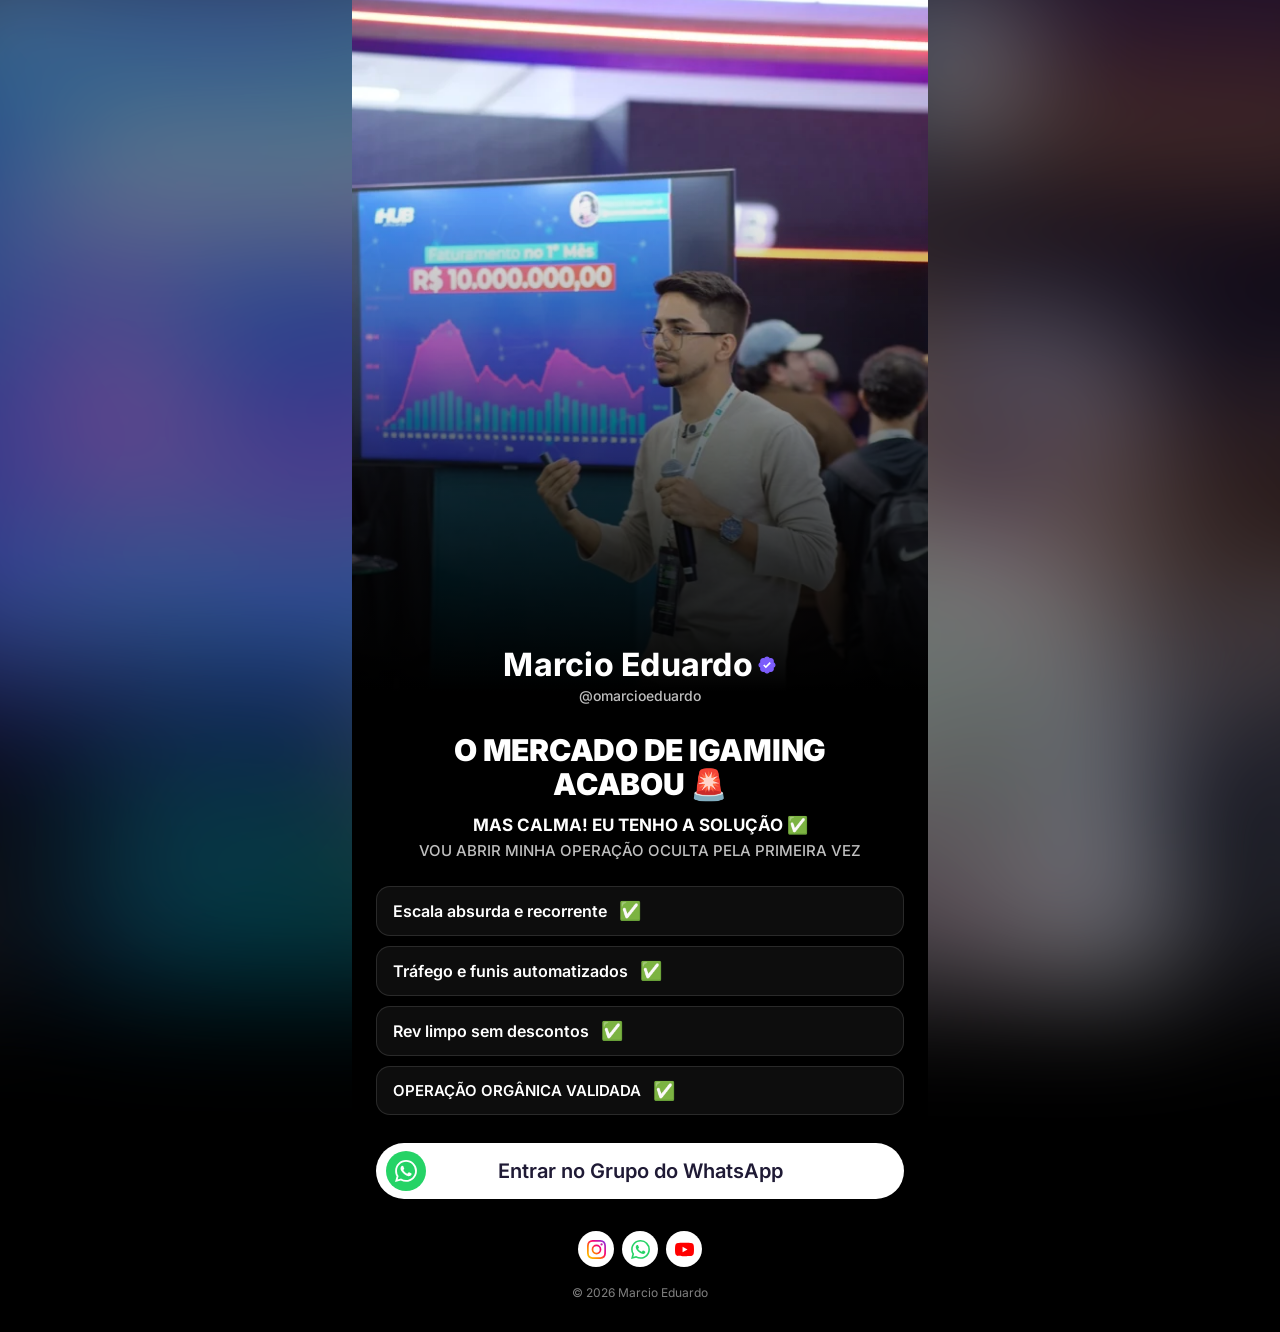
==== novo-mercado/index.html @ a4462831 "Adiciona a página /novo-mercado/ com a copy da operação oculta Co-Authored-By: Claude Opus 5.5 <nore" ====
<!DOCTYPE html>
<html lang="pt-BR">
<head>
<meta charset="utf-8">
<meta name="viewport" content="width=device-width, initial-scale=1, viewport-fit=cover">
<!-- A página já é escura. Sem isso o Auto Dark Mode do Chrome inverte o botão branco. -->
<meta name="color-scheme" content="dark">

<title>O mercado de iGaming acabou — Marcio Eduardo</title>
<meta name="description" content="Mas calma! Eu tenho a solução. Vou abrir minha operação oculta pela primeira vez: escala absurda e recorrente, tráfego e funis automatizados, rev limpo sem descontos.">
<link rel="canonical" href="https://omarcioeduardo.com/novo-mercado/">
<meta name="robots" content="index, follow, max-image-preview:large">
<meta name="theme-color" content="#000000">
<meta name="author" content="Marcio Eduardo">

<link rel="icon" href="../assets/favicon-32.png" sizes="32x32" type="image/png">
<link rel="apple-touch-icon" href="../assets/apple-touch-icon.png">

<!-- Prévia ao compartilhar o link (WhatsApp, Instagram, Facebook) -->
<meta property="og:type" content="website">
<meta property="og:site_name" content="Marcio Eduardo">
<meta property="og:locale" content="pt_BR">
<meta property="og:url" content="https://omarcioeduardo.com/novo-mercado/">
<meta property="og:title" content="O mercado de iGaming acabou 🚨">
<meta property="og:description" content="Mas calma! Eu tenho a solução. Vou abrir minha operação oculta pela primeira vez.">
<meta property="og:image" content="https://omarcioeduardo.com/assets/og-image.jpg">
<meta property="og:image:width" content="1200">
<meta property="og:image:height" content="630">
<meta property="og:image:alt" content="Marcio Eduardo palestrando sobre marketing de afiliados">
<meta name="twitter:card" content="summary_large_image">

<link rel="preload" href="../assets/fonts/inter-latin.woff2" as="font" type="font/woff2" crossorigin>
<link rel="preload" href="../assets/palco-2.webp" as="image" fetchpriority="high">
<link rel="stylesheet" href="../styles.css">

<!-- Só desta página: a copy do anúncio no lugar da bio e dos cards -->
<style>
  .hero { aspect-ratio: 4 / 5; }
  .headline {
    font-size: 30px;
    font-weight: 900;
    line-height: 1.12;
    letter-spacing: -.25px;
    text-transform: uppercase;
    text-align: center;
  }
  .kicker {
    margin-top: 14px;
    text-align: center;
    font-size: 17px;
    font-weight: 700;
    text-transform: uppercase;
  }
  .reveal {
    margin-top: 6px;
    text-align: center;
    font-size: 15px;
    font-weight: 500;
    text-transform: uppercase;
    color: var(--muted);
  }
  .checks {
    list-style: none;
    display: grid;
    gap: 10px;
    margin: 26px 0 28px;
  }
  .checks li {
    display: flex;
    align-items: center;
    gap: 12px;
    padding: 14px 16px;
    border: 1px solid rgba(255, 255, 255, .12);
    border-radius: 14px;
    background: rgba(255, 255, 255, .05);
    font-size: 16px;
    font-weight: 600;
  }
  .checks li span { flex: none; font-size: 18px; line-height: 1; }
  .checks li.is-caps { text-transform: uppercase; font-size: 15px; }
  @media (max-width: 420px) {
    .headline { font-size: 25px; }
    .kicker { font-size: 15px; }
    .reveal { font-size: 13px; }
  }
</style>
</head>
<body>

<div class="page-bg"></div>

<!-- Barra que aparece ao rolar -->
<header class="topbar" id="topbar">
  <img class="topbar__avatar" src="../assets/palco-2.webp" alt="" width="599" height="900">
  <span class="topbar__name">Marcio Eduardo</span>
  <svg class="badge" viewBox="0 0 24 24" aria-label="Verificado"><use href="#verified"></use></svg>
</header>

<main class="card">

  <section class="hero">
    <img class="hero__img" src="../assets/palco-2.webp" alt="Marcio Eduardo palestrando sobre marketing de afiliados"
         width="599" height="900" fetchpriority="high" decoding="async">
    <div class="hero__fade"></div>

    <div class="hero__content">
      <p class="name">
        Marcio Eduardo
        <svg class="badge" viewBox="0 0 24 24" aria-label="Verificado"><use href="#verified"></use></svg>
      </p>
      <p class="handle">@omarcioeduardo</p>
    </div>
  </section>

  <section class="body">

    <h1 class="headline">O mercado de iGaming <span style="white-space:nowrap">acabou 🚨</span></h1>
    <p class="kicker">Mas calma! Eu tenho a solução ✅</p>
    <p class="reveal">Vou abrir minha operação oculta pela primeira vez</p>

    <ul class="checks">
      <li>Escala absurda e recorrente <span aria-hidden="true">✅</span></li>
      <li>Tráfego e funis automatizados <span aria-hidden="true">✅</span></li>
      <li>Rev limpo sem descontos <span aria-hidden="true">✅</span></li>
      <li class="is-caps">Operação orgânica validada <span aria-hidden="true">✅</span></li>
    </ul>

    <a class="cta" href="https://chat.whatsapp.com/BgCTVyLjWfQIYHeRrRpCQn?mode=gi_t" target="_blank" rel="noopener">
      <span class="cta__icon">
        <svg viewBox="0 0 24 24" fill="#fff" aria-hidden="true"><use href="#whatsapp"></use></svg>
      </span>
      <span class="cta__label">Entrar no Grupo do WhatsApp</span>
    </a>

    <nav class="socials" aria-label="Redes sociais">
      <a class="socials__btn" href="https://instagram.com/omarcioeduardo" target="_blank" rel="noopener" aria-label="Instagram">
        <svg viewBox="0 0 24 24" fill="url(#ig-gradient)"><use href="#instagram"></use></svg>
      </a>
      <a class="socials__btn" href="https://chat.whatsapp.com/BgCTVyLjWfQIYHeRrRpCQn?mode=gi_t" target="_blank" rel="noopener" aria-label="WhatsApp">
        <svg viewBox="0 0 24 24" fill="#25D366"><use href="#whatsapp"></use></svg>
      </a>
      <a class="socials__btn" href="https://www.youtube.com/@omarcioeduardo" target="_blank" rel="noopener" aria-label="YouTube">
        <svg viewBox="0 0 24 24" fill="#FF0000"><use href="#youtube"></use></svg>
      </a>
    </nav>

    <footer class="footer">
      <span>© 2026 Marcio Eduardo</span>
    </footer>

  </section>
</main>

<!-- Sprite de ícones -->
<svg width="0" height="0" style="position:absolute" aria-hidden="true" focusable="false">
  <defs>
    <linearGradient id="ig-gradient" x1="0" y1="1" x2="1" y2="0">
      <stop offset="0" stop-color="#FFD600"/>
      <stop offset=".35" stop-color="#FF7A00"/>
      <stop offset=".6" stop-color="#FF0069"/>
      <stop offset="1" stop-color="#7638FA"/>
    </linearGradient>
  </defs>

  <g id="verified">
    <path d="M22.25 12c0-1.43-.88-2.67-2.19-3.34.46-1.39.2-2.9-.81-3.91-1.01-1.01-2.52-1.27-3.91-.81C14.67 2.63 13.43 1.75 12 1.75s-2.67.88-3.34 2.19c-1.39-.46-2.9-.2-3.91.81-1.01 1.01-1.27 2.52-.81 3.91C2.63 9.33 1.75 10.57 1.75 12s.88 2.67 2.19 3.34c-.46 1.39-.2 2.9.81 3.91 1.01 1.01 2.52 1.27 3.91.81.67 1.31 1.91 2.19 3.34 2.19s2.67-.88 3.34-2.19c1.39.46 2.9.2 3.91-.81 1.01-1.01 1.27-2.52.81-3.91 1.31-.67 2.19-1.91 2.19-3.34Z" fill="#7C5CFC"/>
    <path d="m10.6 15.9-3.2-3.2 1.4-1.4 1.8 1.8 4.6-4.6 1.4 1.4-6 6Z" fill="#fff"/>
  </g>
  <path id="whatsapp" d="M17.472 14.382c-.297-.149-1.758-.867-2.03-.967-.273-.099-.471-.148-.67.15-.197.297-.767.966-.94 1.164-.173.199-.347.223-.644.075-.297-.15-1.255-.463-2.39-1.475-.883-.788-1.48-1.761-1.653-2.059-.173-.297-.018-.458.13-.606.134-.133.298-.347.446-.52.149-.174.198-.298.298-.497.099-.198.05-.371-.025-.52-.075-.149-.669-1.612-.916-2.207-.242-.579-.487-.5-.669-.51-.173-.008-.371-.01-.57-.01-.198 0-.52.074-.792.372-.272.297-1.04 1.016-1.04 2.479 0 1.462 1.065 2.875 1.213 3.074.149.198 2.096 3.2 5.077 4.487.709.306 1.262.489 1.694.625.712.227 1.36.195 1.871.118.571-.085 1.758-.719 2.006-1.413.248-.694.248-1.289.173-1.413-.074-.124-.272-.198-.57-.347m-5.421 7.403h-.004a9.87 9.87 0 0 1-5.031-1.378l-.361-.214-3.741.982.998-3.648-.235-.374a9.86 9.86 0 0 1-1.51-5.26c.001-5.45 4.436-9.884 9.888-9.884 2.64 0 5.122 1.03 6.988 2.898a9.825 9.825 0 0 1 2.893 6.994c-.003 5.45-4.437 9.884-9.885 9.884m8.413-18.297A11.815 11.815 0 0 0 12.05 0C5.495 0 .16 5.335.157 11.892c0 2.096.547 4.142 1.588 5.945L.057 24l6.305-1.654a11.882 11.882 0 0 0 5.683 1.448h.005c6.554 0 11.89-5.335 11.893-11.893A11.821 11.821 0 0 0 20.464 3.488"/>
  <path id="instagram" d="M12 2.163c3.204 0 3.584.012 4.85.07 3.252.148 4.771 1.691 4.919 4.919.058 1.265.069 1.645.069 4.849 0 3.205-.012 3.584-.069 4.849-.149 3.225-1.664 4.771-4.919 4.919-1.266.058-1.644.07-4.85.07-3.204 0-3.584-.012-4.849-.07-3.26-.149-4.771-1.699-4.919-4.92-.058-1.265-.07-1.644-.07-4.849 0-3.204.013-3.583.07-4.849.149-3.227 1.664-4.771 4.919-4.919 1.266-.057 1.645-.069 4.849-.069ZM12 0C8.741 0 8.333.014 7.053.072 2.695.272.273 2.69.073 7.052.014 8.333 0 8.741 0 12c0 3.259.014 3.668.072 4.948.2 4.358 2.618 6.78 6.98 6.98C8.333 23.986 8.741 24 12 24s3.668-.014 4.948-.072c4.354-.2 6.782-2.618 6.979-6.98.059-1.28.073-1.689.073-4.948 0-3.259-.014-3.667-.072-4.947-.196-4.354-2.617-6.78-6.979-6.98C15.668.014 15.259 0 12 0Zm0 5.838a6.162 6.162 0 1 0 0 12.325 6.162 6.162 0 0 0 0-12.325ZM12 16a4 4 0 1 1 0-8 4 4 0 0 1 0 8Zm6.406-11.845a1.44 1.44 0 1 0 0 2.88 1.44 1.44 0 0 0 0-2.88Z"/>
  <path id="youtube" d="M23.498 6.186a3.016 3.016 0 0 0-2.122-2.136C19.505 3.545 12 3.545 12 3.545s-7.505 0-9.377.505A3.017 3.017 0 0 0 .502 6.186C0 8.07 0 12 0 12s0 3.93.502 5.814a3.016 3.016 0 0 0 2.122 2.136c1.871.505 9.376.505 9.376.505s7.505 0 9.377-.505a3.015 3.015 0 0 0 2.122-2.136C24 15.93 24 12 24 12s0-3.93-.502-5.814ZM9.545 15.568V8.432L15.818 12l-6.273 3.568Z"/>
  <path id="arrow" d="M9 5l7 7-7 7" fill="none" stroke="currentColor" stroke-width="2" stroke-linecap="round" stroke-linejoin="round"/>
</svg>

<script src="../app.js" defer></script>
</body>
</html>
---- styles.css ----
/* Inter auto-hospedada: corta o handshake com fonts.googleapis + fonts.gstatic.
   Os unicode-range vêm do Google Fonts — o navegador só busca o arquivo latin-ext
   se a página usar algum caractere fora do latin básico. */
@font-face {
  font-family: Inter;
  font-style: normal;
  font-weight: 100 900;
  font-display: swap;
  src: url(assets/fonts/inter-latin.woff2) format('woff2');
  unicode-range: U+0000-00FF, U+0131, U+0152-0153, U+02BB-02BC, U+02C6, U+02DA, U+02DC, U+0304, U+0308, U+0329, U+2000-206F, U+20AC, U+2122, U+2191, U+2193, U+2212, U+2215, U+FEFF, U+FFFD;
}
@font-face {
  font-family: Inter;
  font-style: normal;
  font-weight: 100 900;
  font-display: swap;
  src: url(assets/fonts/inter-latin-ext.woff2) format('woff2');
  unicode-range: U+0100-02BA, U+02BD-02C5, U+02C7-02CC, U+02CE-02D7, U+02DD-02FF, U+0304, U+0308, U+0329, U+1D00-1DBF, U+1E00-1E9F, U+1EF2-1EFF, U+2020, U+20A0-20AB, U+20AD-20C0, U+2113, U+2C60-2C7F, U+A720-A7FF;
}

:root {
  --card-w: 576px;
  --pad: 24px;
  --ink: #1f1a35;
  --muted: rgba(255, 255, 255, .75);
}

* { box-sizing: border-box; margin: 0; padding: 0; }

/* O preto fica no html, não só no body: se algo pintar um fundo no html
   (modo escuro forçado, extensão), o body para de propagar o dele pro canvas
   e passa a pintar a própria caixa — que cobriria o .page-bg. */
html { background: #000; color-scheme: dark; }

body {
  color: #fff;
  font-family: Inter, ui-sans-serif, system-ui, -apple-system, "Segoe UI", Roboto, sans-serif;
  -webkit-font-smoothing: antialiased;
  min-height: 100vh;
}

/* A foto do hero, borrada, preenchendo a janela atrás do cartão.
   A fonte tem 32px de largura: esticada até a tela ela já sai difusa, então
   um blur curto termina o trabalho pelo qual o blur(80px) pagava caro. */
.page-bg {
  position: fixed;
  inset: -10%;
  background-image: url(assets/bg-blur.webp);
  background-size: cover;
  background-position: center;
  filter: blur(60px) saturate(1.2);
  opacity: .55;
  z-index: 0;
}

/* ---------- Barra ao rolar ---------- */
.topbar {
  position: fixed;
  top: 0;
  left: 50%;
  transform: translate(-50%, -100%);
  width: min(100%, var(--card-w));
  display: flex;
  align-items: center;
  gap: 10px;
  padding: 12px var(--pad);
  background: rgba(0, 0, 0, .72);
  backdrop-filter: blur(12px);
  transition: transform .25s ease;
  z-index: 10;
}
.topbar.is-visible { transform: translate(-50%, 0); }
.topbar__avatar { width: 32px; height: 32px; border-radius: 50%; object-fit: cover; object-position: 55% 40%; }
.topbar__name { font-size: 16px; font-weight: 700; letter-spacing: .25px; }

/* ---------- Cartão central ---------- */
.card {
  position: relative;
  z-index: 1; /* acima do .page-bg, que é fixo e fica na camada posicionada */
  width: min(100%, var(--card-w));
  margin: 0 auto;
  min-height: 100vh;
  background: #000;
}

/* ---------- Hero ---------- */
.hero { position: relative; aspect-ratio: 1 / 1; }
.hero__img { width: 100%; height: 100%; object-fit: cover; object-position: 50% 40%; display: block; }
.hero__fade {
  position: absolute;
  inset: 0;
  background: linear-gradient(to bottom, transparent 25%, rgba(0, 0, 0, .55) 62%, #000 96%);
}
.hero__content {
  position: absolute;
  inset: auto 0 0;
  padding: 0 var(--pad) 16px;
  text-align: center;
}

.name {
  font-size: 32px;
  font-weight: 750;
  letter-spacing: .25px;
  line-height: 40px;
  display: flex;
  align-items: center;
  justify-content: center;
  gap: 4px;
}
.badge { width: 20px; height: 20px; flex: none; }
.topbar .badge { width: 15px; height: 15px; }

.handle { font-size: 14px; font-weight: 500; color: var(--muted); margin-top: 2px; }

.socials { display: flex; justify-content: center; gap: 8px; margin-top: 32px; }
.socials__btn {
  width: 36px;
  height: 36px;
  border-radius: 50%;
  background: #fff;
  display: grid;
  place-items: center;
  transition: transform .15s ease;
}
.socials__btn:hover { transform: scale(1.08); }
.socials__btn svg { width: 19px; height: 19px; }

/* ---------- Corpo ---------- */
.body { padding: 14px var(--pad) 32px; }

.bio {
  text-align: center;
  font-size: 15px;
  line-height: 1.45;
  margin: 4px 0 26px;
}

/* ---------- Botão principal ---------- */
.cta {
  position: relative;
  display: flex;
  align-items: center;
  justify-content: center;
  min-height: 56px;
  padding: 8px 56px;
  background: #fff;
  border-radius: 999px;
  text-decoration: none;
  transition: transform .12s ease, box-shadow .12s ease;
}
.cta:hover { transform: translateY(-1px); box-shadow: 0 6px 20px rgba(255, 255, 255, .16); }
.cta:active { transform: translateY(0); }
.cta__icon {
  position: absolute;
  left: 10px;
  width: 40px;
  height: 40px;
  border-radius: 50%;
  background: #25D366;
  display: grid;
  place-items: center;
}
.cta__icon svg { width: 22px; height: 22px; }
.cta__label { font-size: 20px; font-weight: 600; color: var(--ink); text-align: center; }

.section-title {
  text-align: center;
  font-size: 18px;
  font-weight: 900;
  margin: 30px 0 14px;
}

/* ---------- Cards de link ---------- */
.links { display: grid; gap: 12px; }

.link {
  position: relative;
  isolation: isolate;
  overflow: hidden;
  display: flex;
  align-items: center;
  gap: 14px;
  min-height: 92px;
  padding: 16px 18px;
  border: 1px solid rgba(255, 255, 255, .12);
  border-radius: 16px;
  text-decoration: none;
  color: #fff;
  transition: transform .15s ease, border-color .15s ease;
}
.link:hover { transform: translateY(-2px); border-color: rgba(255, 255, 255, .28); }

/* Foto ao fundo de cada card, escurecida para as logos brancas lerem */
.link__bg {
  position: absolute;
  inset: 0;
  z-index: -2;
  width: 100%;
  height: 100%;
  object-fit: cover;
}
.link::after {
  content: "";
  position: absolute;
  inset: 0;
  z-index: -1;
  background: linear-gradient(90deg, rgba(0, 0, 0, .88) 40%, rgba(0, 0, 0, .55) 100%);
}

/* A foto do palco é larga; a do retrato precisa subir até a altura do rosto */
.link--ihub .link__bg { object-position: 50% 40%; }

/* O retrato foi tirado em luz do dia e a do palco no escuro; baixar a exposição
   iguala as duas antes do gradiente, que aí pode ser o mesmo nos dois cards */
.link--rev .link__bg { object-position: 50% 30%; filter: brightness(.62); }

.link__content { display: flex; flex-direction: column; gap: 8px; min-width: 0; }
.link__content small { font-size: 13px; color: var(--muted); }

/* Logos entram como título do card, normalizadas pela altura óptica */
.link__logo { display: block; width: auto; object-fit: contain; }
.link--ihub .link__logo { height: 26px; }
.link--rev .link__logo { height: 15px; filter: invert(1); }

.link__arrow { width: 20px; height: 20px; flex: none; margin-left: auto; color: rgba(255, 255, 255, .55); }

/* ---------- Rodapé ---------- */
.footer {
  margin-top: 18px;
  display: flex;
  justify-content: center;
  gap: 8px;
  font-size: 12px;
  color: rgba(255, 255, 255, .5);
}
.footer a { color: inherit; text-decoration: underline; }
.footer a:hover { color: #fff; }

@media (max-width: 420px) {
  :root { --pad: 16px; }
  .name { font-size: 28px; line-height: 34px; }
  .cta__label { font-size: 17px; }
}

@media (prefers-reduced-motion: reduce) {
  * { transition: none !important; }
}
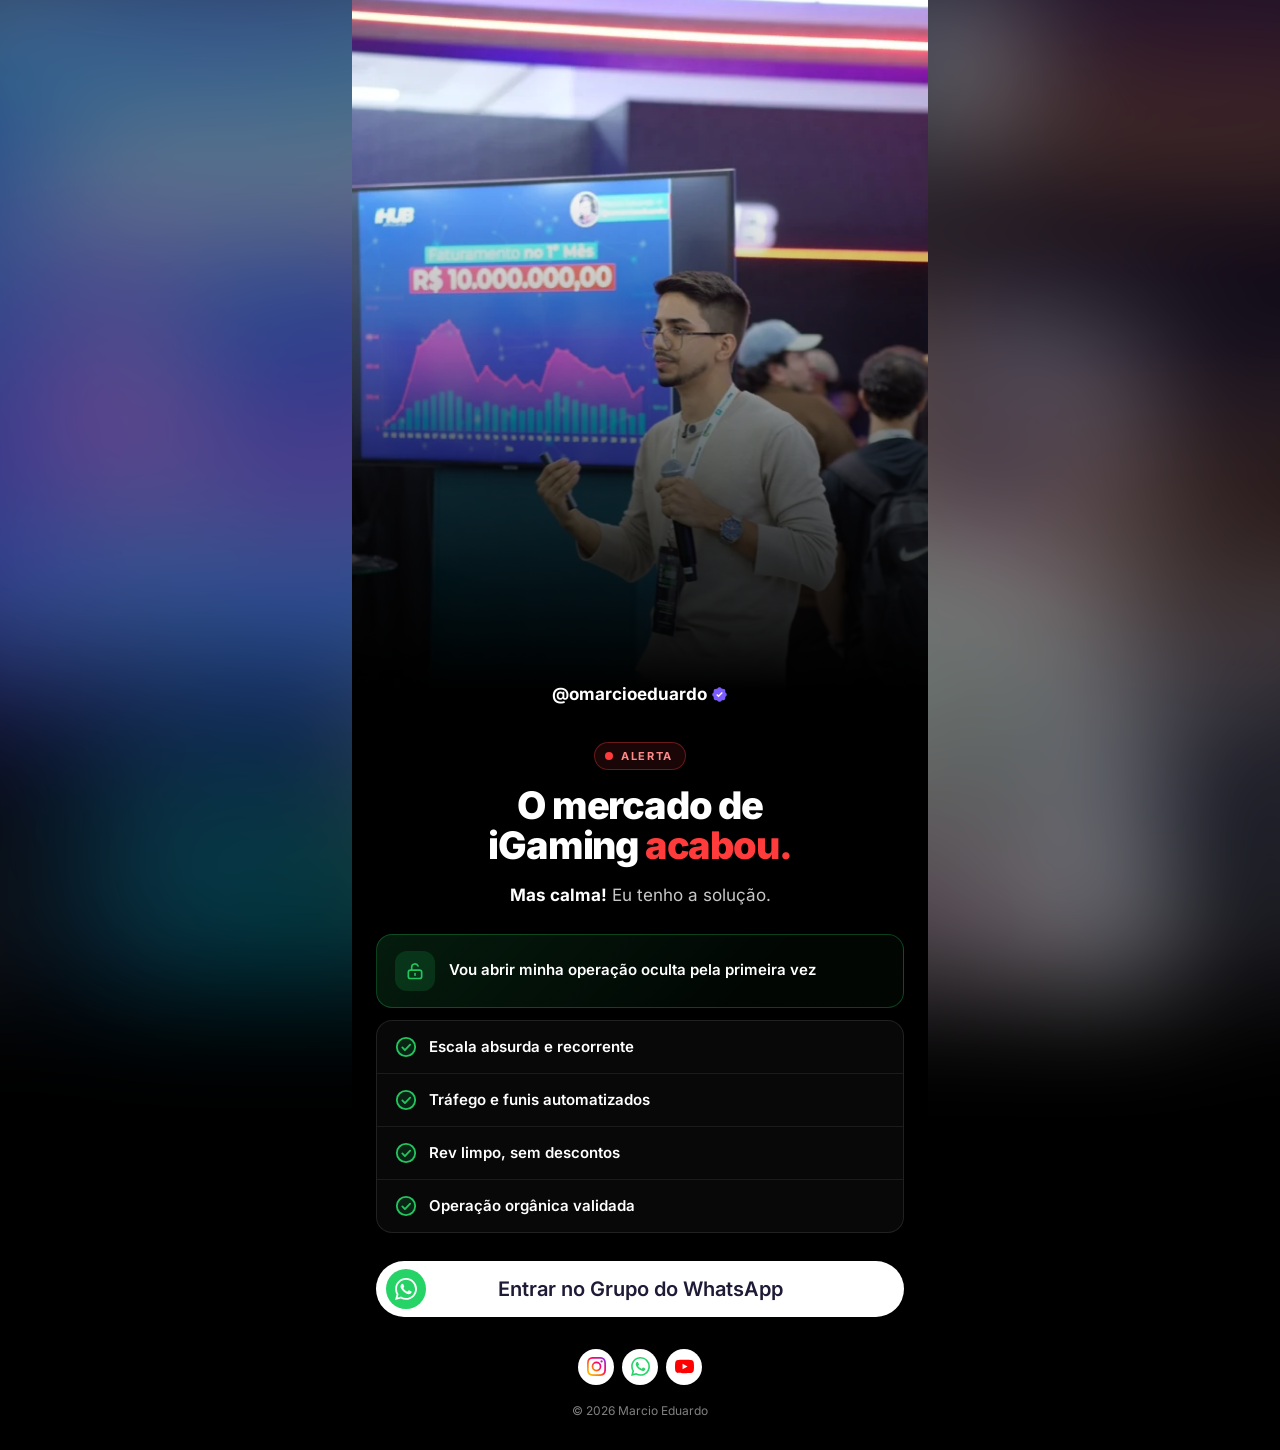
==== commit 74094f96: "Deixa /novo-mercado/ mais profissional e troca o nome pelo @ no topo Co-Authored-By: Claude Opus 5.5" ====
--- a/novo-mercado/index.html
+++ b/novo-mercado/index.html
@@ -21,7 +21,7 @@
 <meta property="og:site_name" content="Marcio Eduardo">
 <meta property="og:locale" content="pt_BR">
 <meta property="og:url" content="https://omarcioeduardo.com/novo-mercado/">
-<meta property="og:title" content="O mercado de iGaming acabou 🚨">
+<meta property="og:title" content="O mercado de iGaming acabou.">
 <meta property="og:description" content="Mas calma! Eu tenho a solução. Vou abrir minha operação oculta pela primeira vez.">
 <meta property="og:image" content="https://omarcioeduardo.com/assets/og-image.jpg">
 <meta property="og:image:width" content="1200">
@@ -35,53 +35,121 @@
 
 <!-- Só desta página: a copy do anúncio no lugar da bio e dos cards -->
 <style>
+  :root { --red: #ff3b3b; --green: #22c55e; }
   .hero { aspect-ratio: 4 / 5; }
+  .body { padding-top: 22px; }
+
+  /* Sem o nome, o @ sobe e assume o lugar dele */
+  .handle--solo {
+    margin: 0;
+    display: flex;
+    align-items: center;
+    justify-content: center;
+    gap: 4px;
+    font-size: 17px;
+    font-weight: 700;
+    color: #fff;
+  }
+  .handle--solo .badge { width: 17px; height: 17px; }
+
+  /* Selo de alerta acima do título */
+  .alert {
+    display: flex;
+    width: max-content;
+    align-items: center;
+    gap: 8px;
+    margin: 0 auto 16px;
+    padding: 6px 12px 6px 10px;
+    border: 1px solid rgba(255, 59, 59, .35);
+    border-radius: 999px;
+    background: rgba(255, 59, 59, .1);
+    color: #ff8a8a;
+    font-size: 11px;
+    font-weight: 700;
+    letter-spacing: 1.6px;
+    text-transform: uppercase;
+  }
+  .alert__dot {
+    width: 8px;
+    height: 8px;
+    border-radius: 50%;
+    background: var(--red);
+    box-shadow: 0 0 0 0 rgba(255, 59, 59, .6);
+    animation: pulse 1.6s ease-out infinite;
+  }
+  @keyframes pulse {
+    to { box-shadow: 0 0 0 8px rgba(255, 59, 59, 0); }
+  }
+
   .headline {
-    font-size: 30px;
-    font-weight: 900;
-    line-height: 1.12;
-    letter-spacing: -.25px;
-    text-transform: uppercase;
+    font-size: 38px;
+    font-weight: 850;
+    line-height: 1.05;
+    letter-spacing: -1.2px;
     text-align: center;
-  }
+    text-wrap: balance;
+  }
+  .headline em { font-style: normal; color: var(--red); }
+
   .kicker {
-    margin-top: 14px;
+    margin: 18px auto 0;
+    max-width: 30ch;
     text-align: center;
     font-size: 17px;
-    font-weight: 700;
-    text-transform: uppercase;
-  }
+    line-height: 1.4;
+    color: rgba(255, 255, 255, .78);
+  }
+  .kicker strong { color: #fff; font-weight: 700; }
+
+  /* O anúncio: destaque em cartão, é a virada da copy */
   .reveal {
-    margin-top: 6px;
-    text-align: center;
-    font-size: 15px;
-    font-weight: 500;
-    text-transform: uppercase;
-    color: var(--muted);
-  }
+    display: flex;
+    align-items: center;
+    gap: 14px;
+    margin-top: 26px;
+    padding: 16px 18px;
+    border: 1px solid rgba(34, 197, 94, .3);
+    border-radius: 16px;
+    background: linear-gradient(135deg, rgba(34, 197, 94, .14), rgba(34, 197, 94, .03) 70%);
+  }
+  .reveal__icon {
+    flex: none;
+    width: 40px;
+    height: 40px;
+    border-radius: 12px;
+    background: rgba(34, 197, 94, .16);
+    color: var(--green);
+    display: grid;
+    place-items: center;
+  }
+  .reveal__icon svg { width: 20px; height: 20px; }
+  .reveal p { font-size: 15px; font-weight: 600; line-height: 1.35; }
+
+  /* Benefícios num painel único, separados por linha */
   .checks {
     list-style: none;
-    display: grid;
-    gap: 10px;
-    margin: 26px 0 28px;
+    margin: 12px 0 28px;
+    border: 1px solid rgba(255, 255, 255, .1);
+    border-radius: 16px;
+    background: rgba(255, 255, 255, .03);
   }
   .checks li {
     display: flex;
     align-items: center;
     gap: 12px;
-    padding: 14px 16px;
-    border: 1px solid rgba(255, 255, 255, .12);
-    border-radius: 14px;
-    background: rgba(255, 255, 255, .05);
-    font-size: 16px;
+    padding: 15px 18px;
+    font-size: 15px;
     font-weight: 600;
   }
-  .checks li span { flex: none; font-size: 18px; line-height: 1; }
-  .checks li.is-caps { text-transform: uppercase; font-size: 15px; }
+  .checks li + li { border-top: 1px solid rgba(255, 255, 255, .08); }
+  .checks svg { flex: none; width: 22px; height: 22px; color: var(--green); }
+
   @media (max-width: 420px) {
-    .headline { font-size: 25px; }
-    .kicker { font-size: 15px; }
-    .reveal { font-size: 13px; }
+    .headline { font-size: 31px; letter-spacing: -.8px; }
+    .kicker { font-size: 16px; }
+  }
+  @media (prefers-reduced-motion: reduce) {
+    .alert__dot { animation: none; }
   }
 </style>
 </head>
@@ -92,7 +160,7 @@
 <!-- Barra que aparece ao rolar -->
 <header class="topbar" id="topbar">
   <img class="topbar__avatar" src="../assets/palco-2.webp" alt="" width="599" height="900">
-  <span class="topbar__name">Marcio Eduardo</span>
+  <span class="topbar__name">@omarcioeduardo</span>
   <svg class="badge" viewBox="0 0 24 24" aria-label="Verificado"><use href="#verified"></use></svg>
 </header>
 
@@ -104,25 +172,29 @@
     <div class="hero__fade"></div>
 
     <div class="hero__content">
-      <p class="name">
-        Marcio Eduardo
+      <p class="handle handle--solo">
+        @omarcioeduardo
         <svg class="badge" viewBox="0 0 24 24" aria-label="Verificado"><use href="#verified"></use></svg>
       </p>
-      <p class="handle">@omarcioeduardo</p>
     </div>
   </section>
 
   <section class="body">
 
-    <h1 class="headline">O mercado de iGaming <span style="white-space:nowrap">acabou 🚨</span></h1>
-    <p class="kicker">Mas calma! Eu tenho a solução ✅</p>
-    <p class="reveal">Vou abrir minha operação oculta pela primeira vez</p>
+    <p class="alert"><span class="alert__dot"></span>Alerta</p>
+    <h1 class="headline">O mercado de iGaming <em>acabou.</em></h1>
+    <p class="kicker"><strong>Mas calma!</strong> Eu tenho a solução.</p>
+
+    <div class="reveal">
+      <span class="reveal__icon"><svg viewBox="0 0 24 24" aria-hidden="true"><use href="#unlock"></use></svg></span>
+      <p>Vou abrir minha operação oculta pela primeira vez</p>
+    </div>
 
     <ul class="checks">
-      <li>Escala absurda e recorrente <span aria-hidden="true">✅</span></li>
-      <li>Tráfego e funis automatizados <span aria-hidden="true">✅</span></li>
-      <li>Rev limpo sem descontos <span aria-hidden="true">✅</span></li>
-      <li class="is-caps">Operação orgânica validada <span aria-hidden="true">✅</span></li>
+      <li><svg viewBox="0 0 24 24" aria-hidden="true"><use href="#check"></use></svg>Escala absurda e recorrente</li>
+      <li><svg viewBox="0 0 24 24" aria-hidden="true"><use href="#check"></use></svg>Tráfego e funis automatizados</li>
+      <li><svg viewBox="0 0 24 24" aria-hidden="true"><use href="#check"></use></svg>Rev limpo, sem descontos</li>
+      <li><svg viewBox="0 0 24 24" aria-hidden="true"><use href="#check"></use></svg>Operação orgânica validada</li>
     </ul>
 
     <a class="cta" href="https://chat.whatsapp.com/BgCTVyLjWfQIYHeRrRpCQn?mode=gi_t" target="_blank" rel="noopener">
@@ -169,9 +241,24 @@
   <path id="whatsapp" d="M17.472 14.382c-.297-.149-1.758-.867-2.03-.967-.273-.099-.471-.148-.67.15-.197.297-.767.966-.94 1.164-.173.199-.347.223-.644.075-.297-.15-1.255-.463-2.39-1.475-.883-.788-1.48-1.761-1.653-2.059-.173-.297-.018-.458.13-.606.134-.133.298-.347.446-.52.149-.174.198-.298.298-.497.099-.198.05-.371-.025-.52-.075-.149-.669-1.612-.916-2.207-.242-.579-.487-.5-.669-.51-.173-.008-.371-.01-.57-.01-.198 0-.52.074-.792.372-.272.297-1.04 1.016-1.04 2.479 0 1.462 1.065 2.875 1.213 3.074.149.198 2.096 3.2 5.077 4.487.709.306 1.262.489 1.694.625.712.227 1.36.195 1.871.118.571-.085 1.758-.719 2.006-1.413.248-.694.248-1.289.173-1.413-.074-.124-.272-.198-.57-.347m-5.421 7.403h-.004a9.87 9.87 0 0 1-5.031-1.378l-.361-.214-3.741.982.998-3.648-.235-.374a9.86 9.86 0 0 1-1.51-5.26c.001-5.45 4.436-9.884 9.888-9.884 2.64 0 5.122 1.03 6.988 2.898a9.825 9.825 0 0 1 2.893 6.994c-.003 5.45-4.437 9.884-9.885 9.884m8.413-18.297A11.815 11.815 0 0 0 12.05 0C5.495 0 .16 5.335.157 11.892c0 2.096.547 4.142 1.588 5.945L.057 24l6.305-1.654a11.882 11.882 0 0 0 5.683 1.448h.005c6.554 0 11.89-5.335 11.893-11.893A11.821 11.821 0 0 0 20.464 3.488"/>
   <path id="instagram" d="M12 2.163c3.204 0 3.584.012 4.85.07 3.252.148 4.771 1.691 4.919 4.919.058 1.265.069 1.645.069 4.849 0 3.205-.012 3.584-.069 4.849-.149 3.225-1.664 4.771-4.919 4.919-1.266.058-1.644.07-4.85.07-3.204 0-3.584-.012-4.849-.07-3.26-.149-4.771-1.699-4.919-4.92-.058-1.265-.07-1.644-.07-4.849 0-3.204.013-3.583.07-4.849.149-3.227 1.664-4.771 4.919-4.919 1.266-.057 1.645-.069 4.849-.069ZM12 0C8.741 0 8.333.014 7.053.072 2.695.272.273 2.69.073 7.052.014 8.333 0 8.741 0 12c0 3.259.014 3.668.072 4.948.2 4.358 2.618 6.78 6.98 6.98C8.333 23.986 8.741 24 12 24s3.668-.014 4.948-.072c4.354-.2 6.782-2.618 6.979-6.98.059-1.28.073-1.689.073-4.948 0-3.259-.014-3.667-.072-4.947-.196-4.354-2.617-6.78-6.979-6.98C15.668.014 15.259 0 12 0Zm0 5.838a6.162 6.162 0 1 0 0 12.325 6.162 6.162 0 0 0 0-12.325ZM12 16a4 4 0 1 1 0-8 4 4 0 0 1 0 8Zm6.406-11.845a1.44 1.44 0 1 0 0 2.88 1.44 1.44 0 0 0 0-2.88Z"/>
   <path id="youtube" d="M23.498 6.186a3.016 3.016 0 0 0-2.122-2.136C19.505 3.545 12 3.545 12 3.545s-7.505 0-9.377.505A3.017 3.017 0 0 0 .502 6.186C0 8.07 0 12 0 12s0 3.93.502 5.814a3.016 3.016 0 0 0 2.122 2.136c1.871.505 9.376.505 9.376.505s7.505 0 9.377-.505a3.015 3.015 0 0 0 2.122-2.136C24 15.93 24 12 24 12s0-3.93-.502-5.814ZM9.545 15.568V8.432L15.818 12l-6.273 3.568Z"/>
+  <g id="check" fill="none" stroke="currentColor" stroke-width="2" stroke-linecap="round" stroke-linejoin="round">
+    <circle cx="12" cy="12" r="10" fill="currentColor" fill-opacity=".15"/>
+    <path d="m8 12.5 2.8 2.8L16.5 9.5"/>
+  </g>
+  <g id="unlock" fill="none" stroke="currentColor" stroke-width="2" stroke-linecap="round" stroke-linejoin="round">
+    <rect x="4" y="11" width="16" height="10" rx="2.5"/>
+    <path d="M8 11V7.5a4 4 0 0 1 7.7-1.5"/>
+    <path d="M12 15v2"/>
+  </g>
   <path id="arrow" d="M9 5l7 7-7 7" fill="none" stroke="currentColor" stroke-width="2" stroke-linecap="round" stroke-linejoin="round"/>
 </svg>
 
-<script src="../app.js" defer></script>
+<script>
+// A barra do topo entra assim que o @ sai da tela (o app.js observa .name, que esta página não tem).
+new IntersectionObserver(
+  ([entry]) => document.getElementById('topbar').classList.toggle('is-visible', !entry.isIntersecting),
+  { rootMargin: '-8px 0px 0px 0px' }
+).observe(document.querySelector('.handle'));
+</script>
 </body>
 </html>
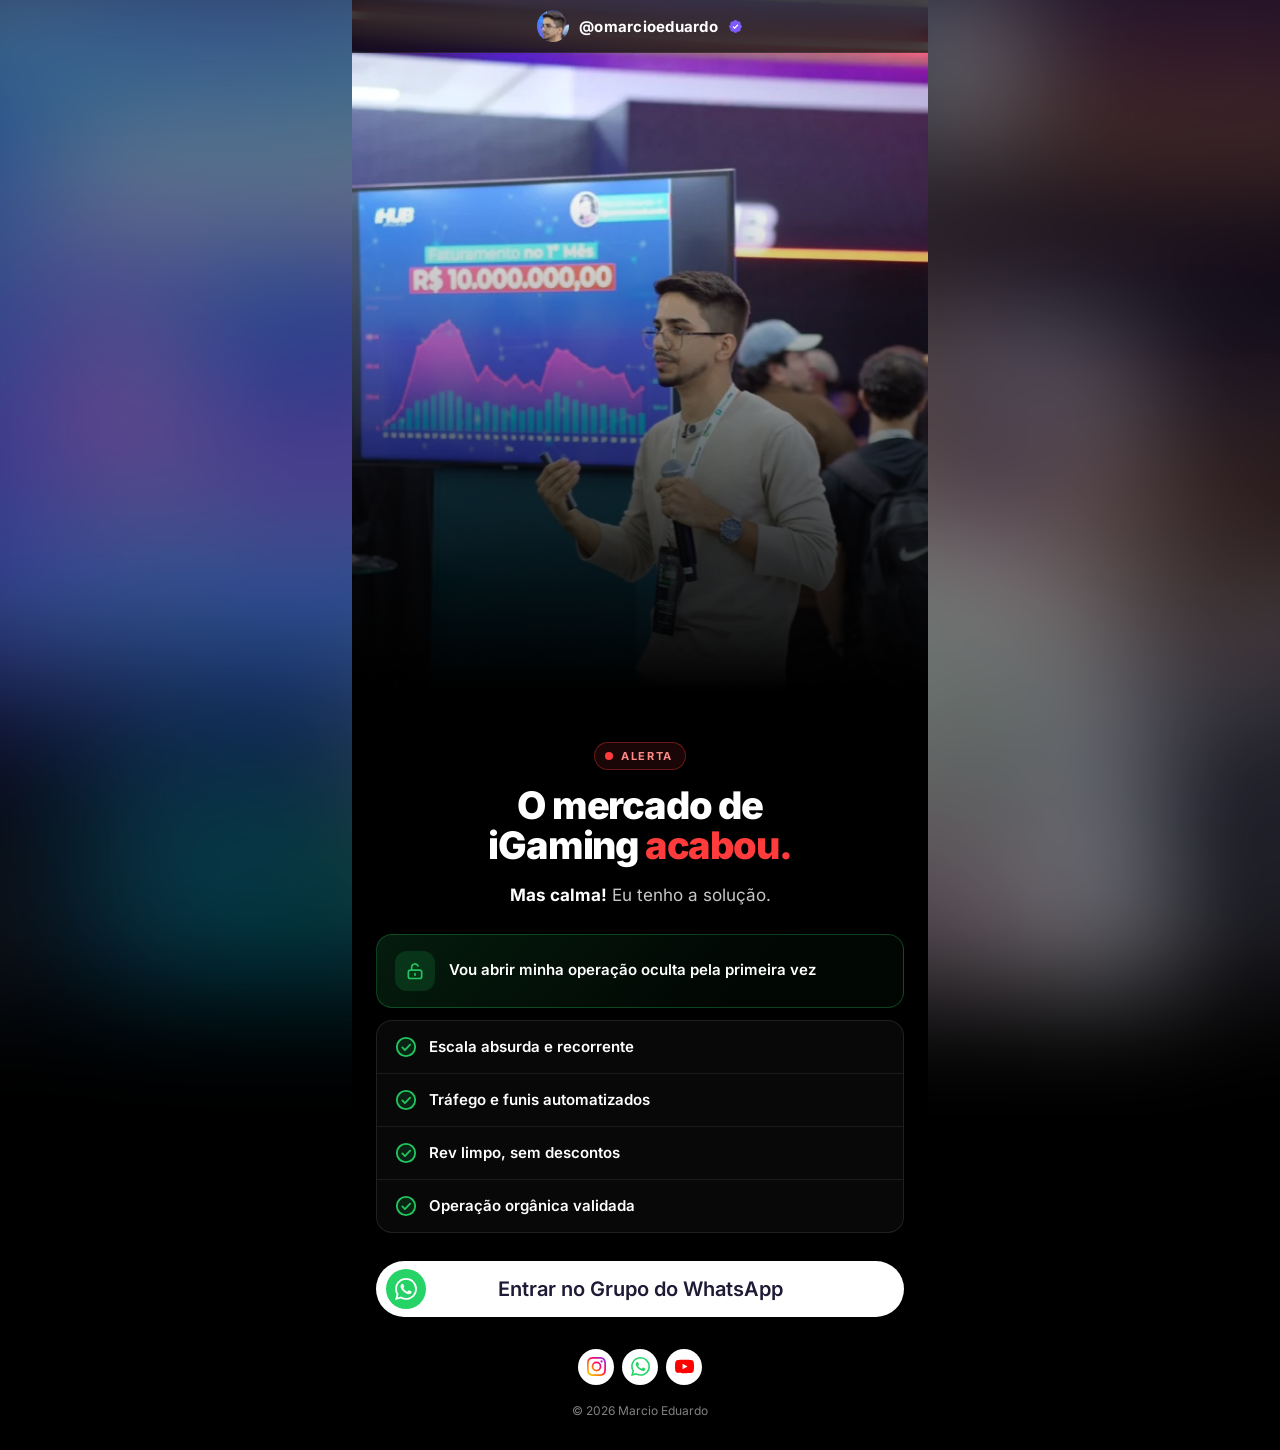
==== commit 2982f737: "Fixa o @ no topo de /novo-mercado/ como header, com foto no rosto Co-Authored-By: Claude Opus 5.5 <n" ====
--- a/novo-mercado/index.html
+++ b/novo-mercado/index.html
@@ -39,18 +39,19 @@
   .hero { aspect-ratio: 4 / 5; }
   .body { padding-top: 22px; }
 
-  /* Sem o nome, o @ sobe e assume o lugar dele */
-  .handle--solo {
-    margin: 0;
-    display: flex;
-    align-items: center;
+  /* O @ vira header fixo: sempre visível, centralizado, sobre a foto */
+  .topbar {
+    transform: translate(-50%, 0);
     justify-content: center;
-    gap: 4px;
-    font-size: 17px;
-    font-weight: 700;
-    color: #fff;
-  }
-  .handle--solo .badge { width: 17px; height: 17px; }
+    padding: 10px var(--pad);
+    border-bottom: 1px solid rgba(255, 255, 255, .08);
+  }
+  .topbar__name { font-size: 15px; }
+  /* A foto do palco é inteira; no círculo de 32px o rosto sumia. Zoom no rosto. */
+  .topbar__avatar {
+    flex: none;
+    background: url(../assets/palco-2.webp) -68px -78px / 140px auto no-repeat;
+  }
 
   /* Selo de alerta acima do título */
   .alert {
@@ -158,8 +159,8 @@
 <div class="page-bg"></div>
 
 <!-- Barra que aparece ao rolar -->
-<header class="topbar" id="topbar">
-  <img class="topbar__avatar" src="../assets/palco-2.webp" alt="" width="599" height="900">
+<header class="topbar">
+  <span class="topbar__avatar" aria-hidden="true"></span>
   <span class="topbar__name">@omarcioeduardo</span>
   <svg class="badge" viewBox="0 0 24 24" aria-label="Verificado"><use href="#verified"></use></svg>
 </header>
@@ -171,12 +172,6 @@
          width="599" height="900" fetchpriority="high" decoding="async">
     <div class="hero__fade"></div>
 
-    <div class="hero__content">
-      <p class="handle handle--solo">
-        @omarcioeduardo
-        <svg class="badge" viewBox="0 0 24 24" aria-label="Verificado"><use href="#verified"></use></svg>
-      </p>
-    </div>
   </section>
 
   <section class="body">
@@ -253,12 +248,5 @@
   <path id="arrow" d="M9 5l7 7-7 7" fill="none" stroke="currentColor" stroke-width="2" stroke-linecap="round" stroke-linejoin="round"/>
 </svg>
 
-<script>
-// A barra do topo entra assim que o @ sai da tela (o app.js observa .name, que esta página não tem).
-new IntersectionObserver(
-  ([entry]) => document.getElementById('topbar').classList.toggle('is-visible', !entry.isIntersecting),
-  { rootMargin: '-8px 0px 0px 0px' }
-).observe(document.querySelector('.handle'));
-</script>
 </body>
 </html>
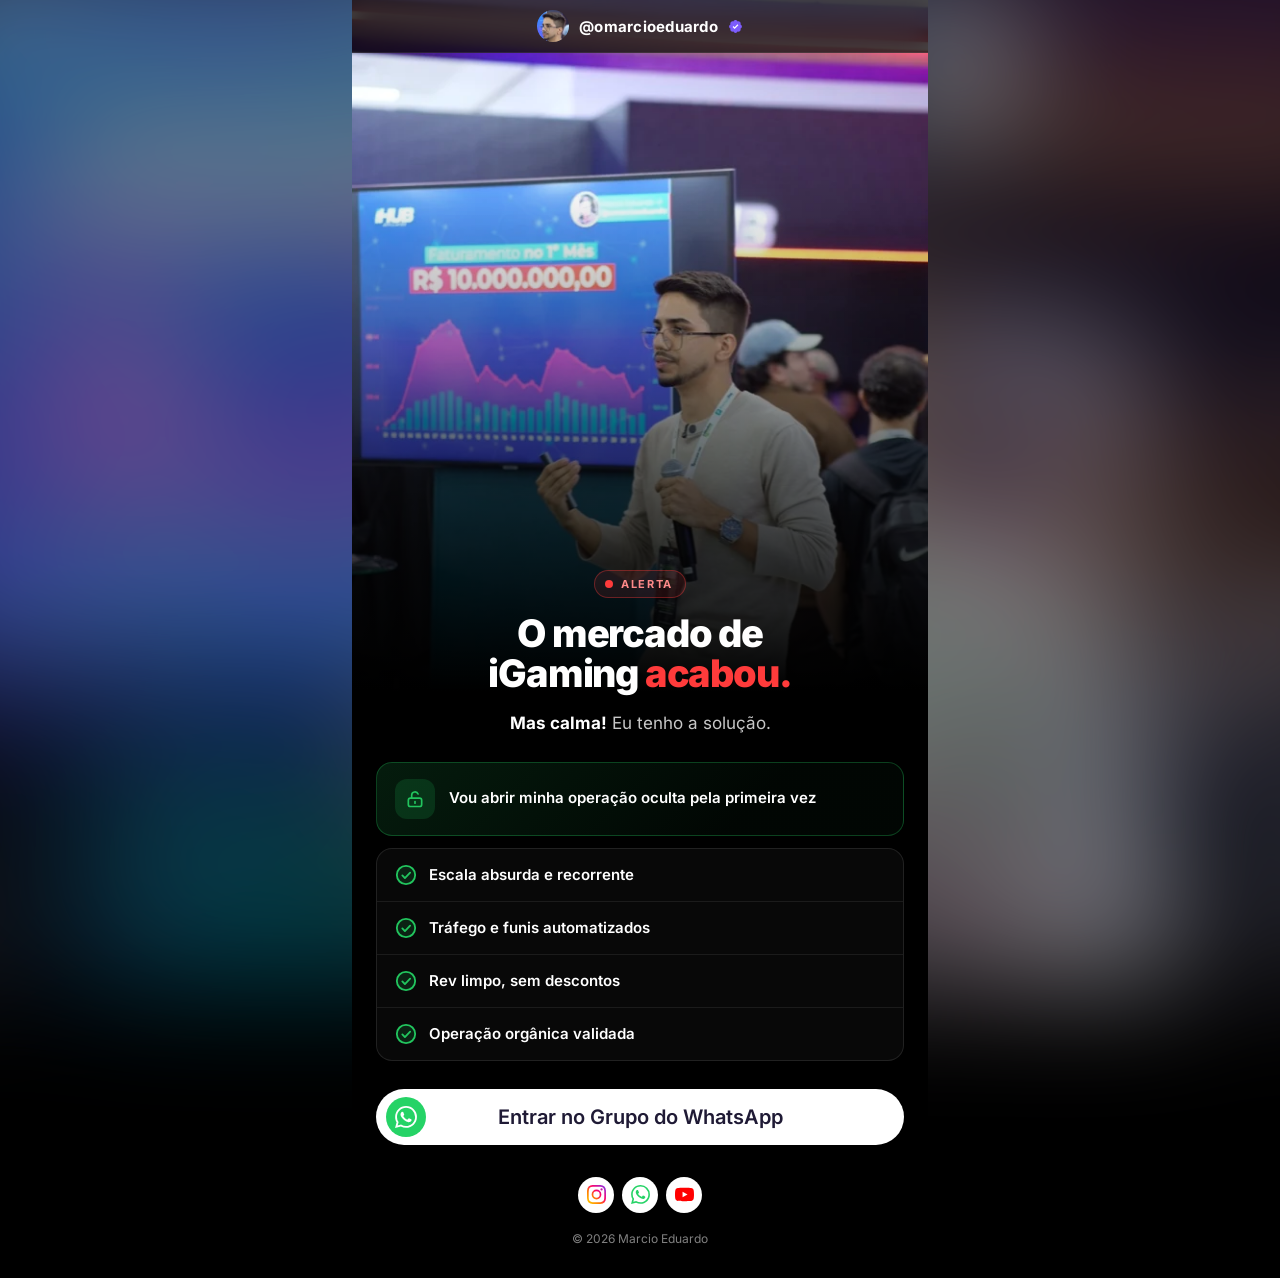
==== commit fc6e95ab: "Sobe o conteúdo de /novo-mercado/ por cima do fim da foto Co-Authored-By: Claude Opus 5.5 <noreply@a" ====
--- a/novo-mercado/index.html
+++ b/novo-mercado/index.html
@@ -37,7 +37,8 @@
 <style>
   :root { --red: #ff3b3b; --green: #22c55e; }
   .hero { aspect-ratio: 4 / 5; }
-  .body { padding-top: 22px; }
+  /* O conteúdo sobe por cima do fim da foto, onde o degradê já escureceu */
+  .body { position: relative; margin-top: -150px; padding-top: 0; }
 
   /* O @ vira header fixo: sempre visível, centralizado, sobre a foto */
   .topbar {
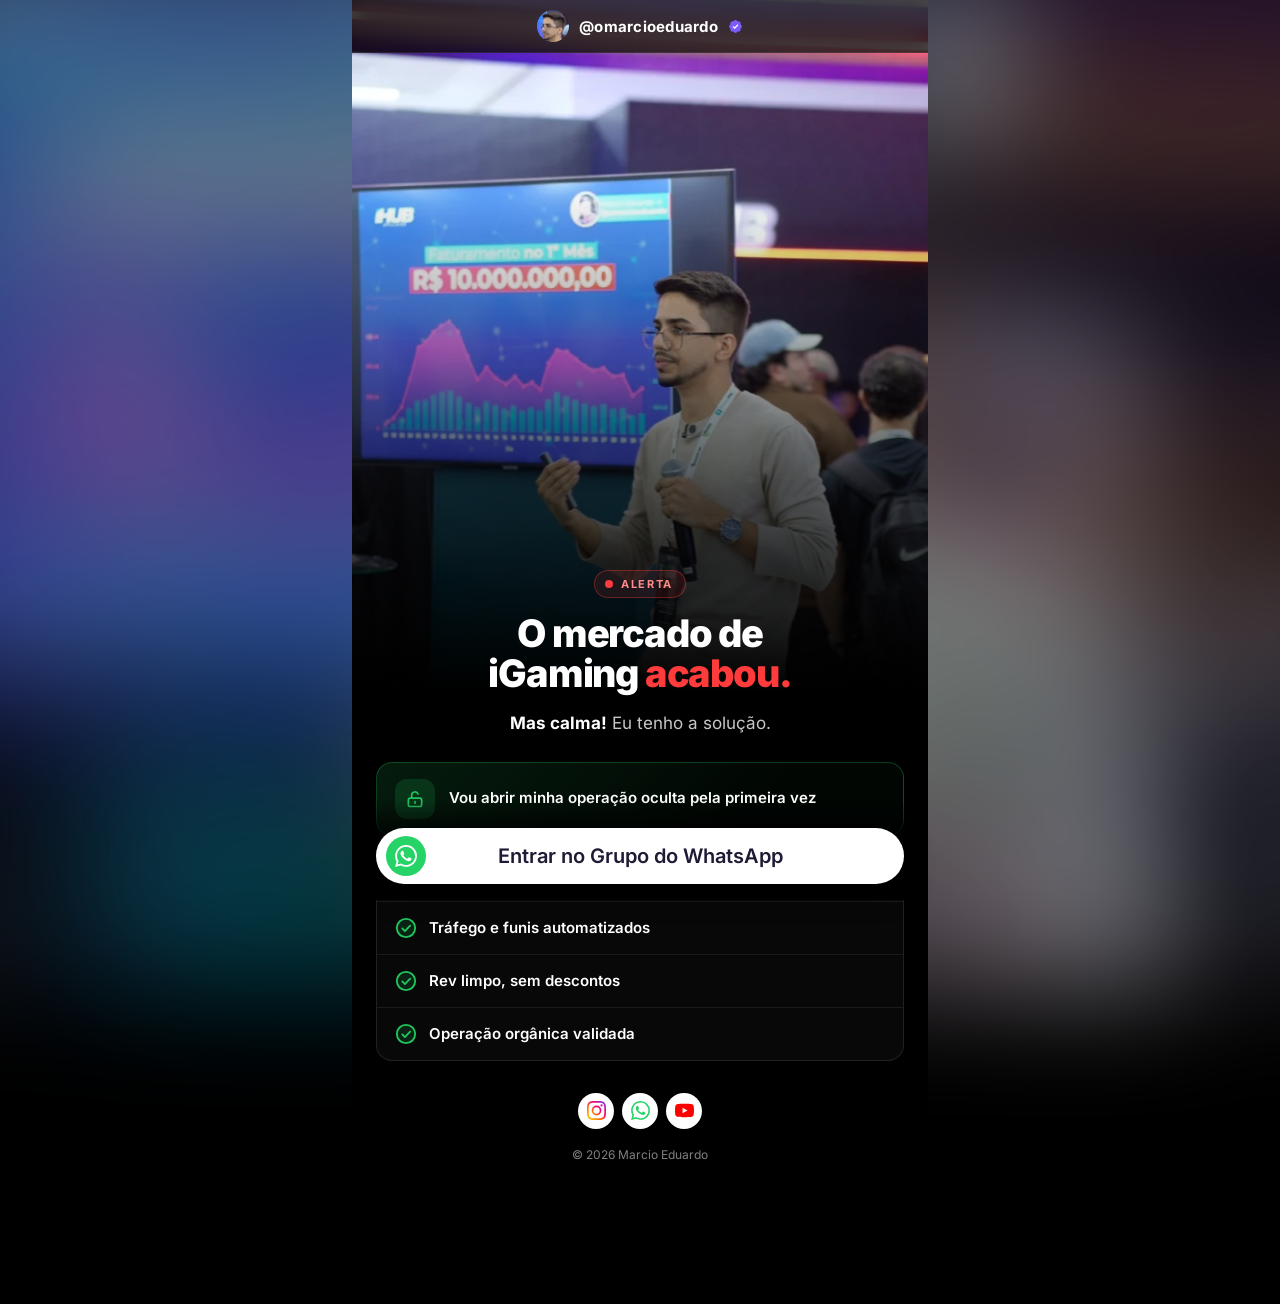
==== commit 16fc8676: "Fixa o botão do WhatsApp no pé da tela em /novo-mercado/ Co-Authored-By: Claude Opus 5.5 <noreply@an" ====
--- a/novo-mercado/index.html
+++ b/novo-mercado/index.html
@@ -146,6 +146,20 @@
   .checks li + li { border-top: 1px solid rgba(255, 255, 255, .08); }
   .checks svg { flex: none; width: 22px; height: 22px; color: var(--green); }
 
+  /* Botão fixo no pé da tela: visível ao abrir a página, em qualquer celular */
+  .cta-dock {
+    position: fixed;
+    left: 50%;
+    bottom: 0;
+    transform: translateX(-50%);
+    width: min(100%, var(--card-w));
+    padding: 28px var(--pad) calc(16px + env(safe-area-inset-bottom));
+    background: linear-gradient(to bottom, transparent, rgba(0, 0, 0, .85) 40%, #000);
+    z-index: 10;
+  }
+  .cta-dock .cta { box-shadow: 0 8px 28px rgba(0, 0, 0, .5); }
+  .card { padding-bottom: 110px; }
+
   @media (max-width: 420px) {
     .headline { font-size: 31px; letter-spacing: -.8px; }
     .kicker { font-size: 16px; }
@@ -193,12 +207,6 @@
       <li><svg viewBox="0 0 24 24" aria-hidden="true"><use href="#check"></use></svg>Operação orgânica validada</li>
     </ul>
 
-    <a class="cta" href="https://chat.whatsapp.com/BgCTVyLjWfQIYHeRrRpCQn?mode=gi_t" target="_blank" rel="noopener">
-      <span class="cta__icon">
-        <svg viewBox="0 0 24 24" fill="#fff" aria-hidden="true"><use href="#whatsapp"></use></svg>
-      </span>
-      <span class="cta__label">Entrar no Grupo do WhatsApp</span>
-    </a>
 
     <nav class="socials" aria-label="Redes sociais">
       <a class="socials__btn" href="https://instagram.com/omarcioeduardo" target="_blank" rel="noopener" aria-label="Instagram">
@@ -218,6 +226,15 @@
 
   </section>
 </main>
+
+<div class="cta-dock">
+  <a class="cta" href="https://chat.whatsapp.com/BgCTVyLjWfQIYHeRrRpCQn?mode=gi_t" target="_blank" rel="noopener">
+    <span class="cta__icon">
+      <svg viewBox="0 0 24 24" fill="#fff" aria-hidden="true"><use href="#whatsapp"></use></svg>
+    </span>
+    <span class="cta__label">Entrar no Grupo do WhatsApp</span>
+  </a>
+</div>
 
 <!-- Sprite de ícones -->
 <svg width="0" height="0" style="position:absolute" aria-hidden="true" focusable="false">
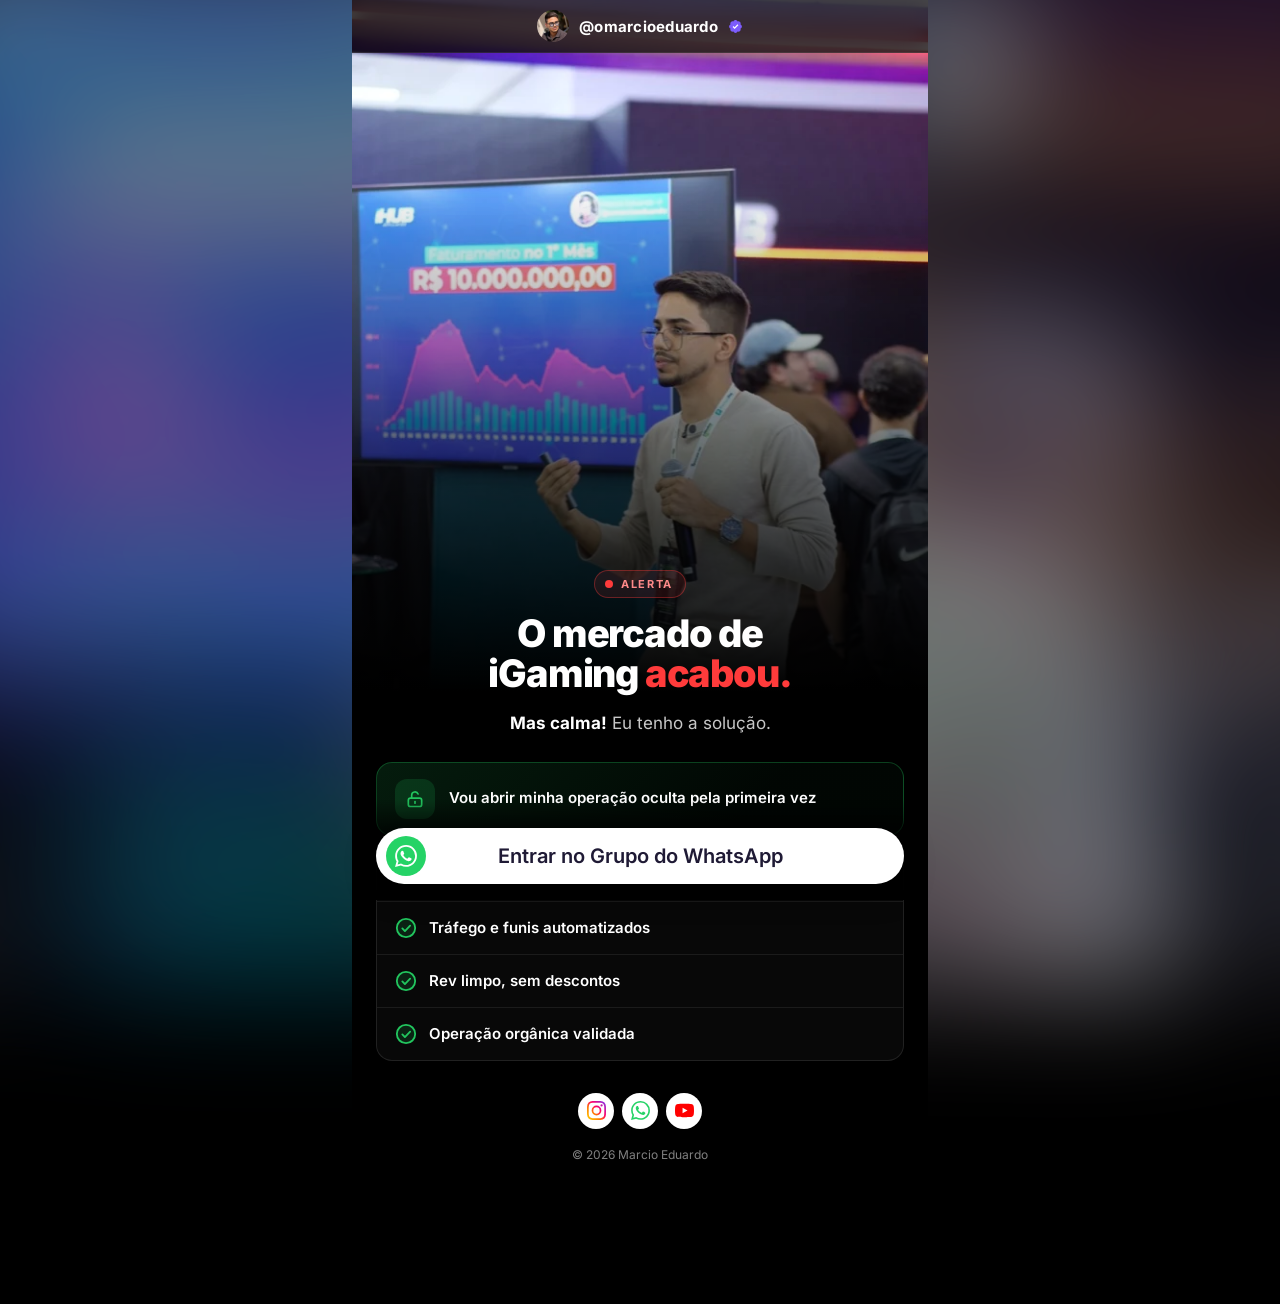
==== commit 34dd2812: "Usa a foto de perfil do Instagram no header de /novo-mercado/ Co-Authored-By: Claude Opus 5.5 <norep" ====
--- a/novo-mercado/index.html
+++ b/novo-mercado/index.html
@@ -48,11 +48,6 @@
     border-bottom: 1px solid rgba(255, 255, 255, .08);
   }
   .topbar__name { font-size: 15px; }
-  /* A foto do palco é inteira; no círculo de 32px o rosto sumia. Zoom no rosto. */
-  .topbar__avatar {
-    flex: none;
-    background: url(../assets/palco-2.webp) -68px -78px / 140px auto no-repeat;
-  }
 
   /* Selo de alerta acima do título */
   .alert {
@@ -168,6 +163,22 @@
     .alert__dot { animation: none; }
   }
 </style>
+<!-- Meta Pixel -->
+<script>
+!function(f,b,e,v,n,t,s)
+{if(f.fbq)return;n=f.fbq=function(){n.callMethod?
+n.callMethod.apply(n,arguments):n.queue.push(arguments)};
+if(!f._fbq)f._fbq=n;n.push=n;n.loaded=!0;n.version='2.0';
+n.queue=[];t=b.createElement(e);t.async=!0;
+t.src=v;s=b.getElementsByTagName(e)[0];
+s.parentNode.insertBefore(t,s)}(window, document,'script',
+'https://connect.facebook.net/en_US/fbevents.js');
+fbq('init', '27167251579531972');
+fbq('track', 'PageView');
+</script>
+<noscript><img height="1" width="1" style="display:none" alt=""
+src="https://www.facebook.com/tr?id=27167251579531972&ev=PageView&noscript=1"></noscript>
+<!-- End Meta Pixel -->
 </head>
 <body>
 
@@ -175,7 +186,7 @@
 
 <!-- Barra que aparece ao rolar -->
 <header class="topbar">
-  <span class="topbar__avatar" aria-hidden="true"></span>
+  <img class="topbar__avatar" src="../assets/perfil.webp" alt="" width="32" height="32">
   <span class="topbar__name">@omarcioeduardo</span>
   <svg class="badge" viewBox="0 0 24 24" aria-label="Verificado"><use href="#verified"></use></svg>
 </header>
@@ -266,5 +277,12 @@
   <path id="arrow" d="M9 5l7 7-7 7" fill="none" stroke="currentColor" stroke-width="2" stroke-linecap="round" stroke-linejoin="round"/>
 </svg>
 
+<script>
+// Lead: clique em qualquer link do grupo do WhatsApp (botão fixo e ícone das redes).
+// O link abre em outra aba, então esta página continua viva para o evento sair.
+document.querySelectorAll('a[href*="chat.whatsapp.com"]').forEach((a) =>
+  a.addEventListener('click', () => { if (window.fbq) fbq('track', 'Lead'); })
+);
+</script>
 </body>
 </html>
